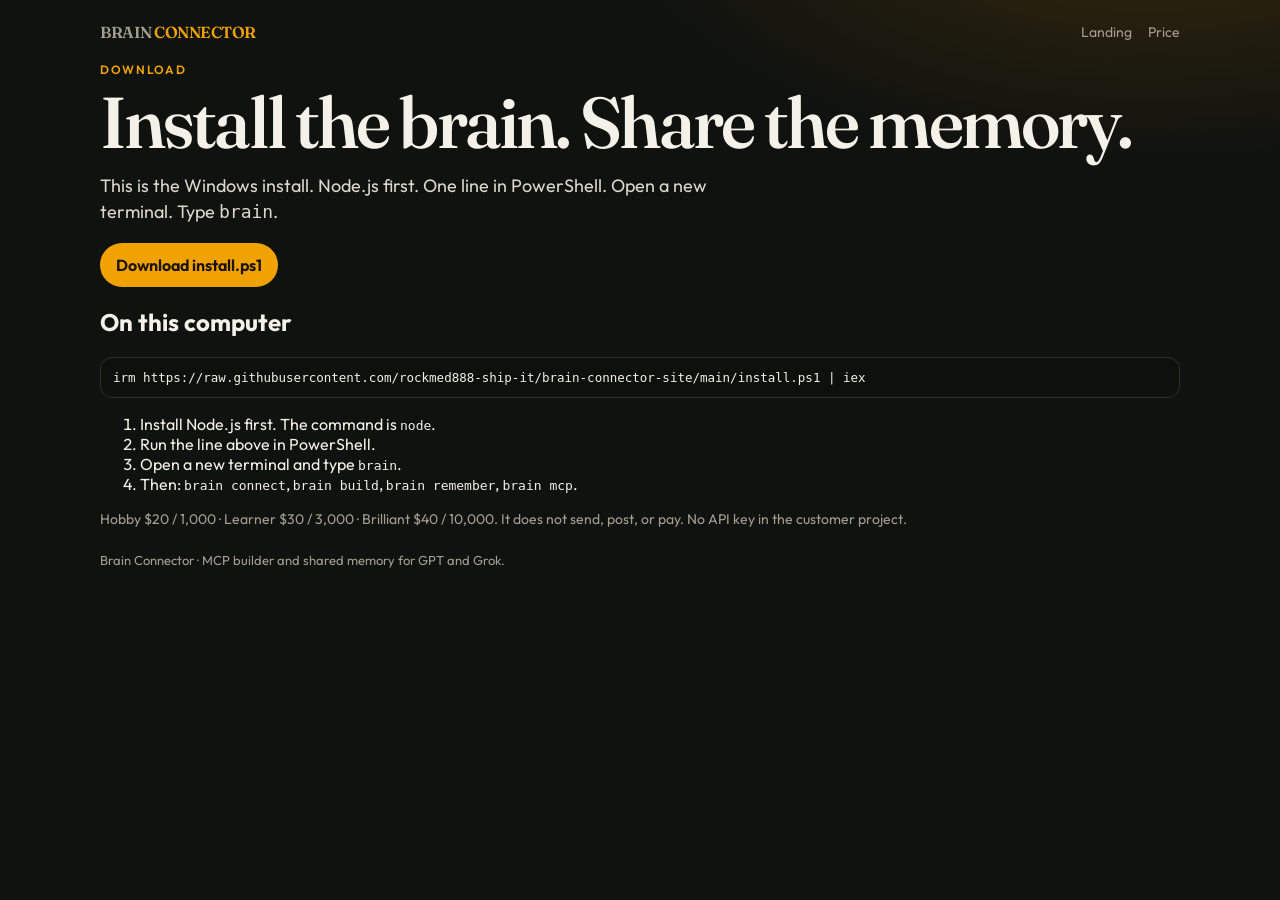
==== download.html @ f5c4e043 "Brain Connector public site and Windows install." ====
<!doctype html>
<html lang="en">
<head>
  <meta charset="utf-8">
  <meta name="viewport" content="width=device-width, initial-scale=1">
  <title>Download Brain Connector</title>
  <meta name="description" content="Install Brain Connector on Windows. Type brain. Share memory between GPT and Grok.">
  <link rel="preconnect" href="https://fonts.googleapis.com">
  <link rel="preconnect" href="https://fonts.gstatic.com" crossorigin>
  <link href="https://fonts.googleapis.com/css2?family=Fraunces:opsz,wght@9..144,560;9..144,650&family=Outfit:wght@400;600&display=swap" rel="stylesheet">
  <link rel="stylesheet" href="styles.css">
  <link rel="icon" href="favicon.svg">
</head>
<body>
  <div class="wrap">
    <header class="top">
      <a class="mark" href="index.html">BRAIN <span>CONNECTOR</span></a>
      <nav>
        <a href="index.html">Landing</a>
        <a href="index.html#price">Price</a>
      </nav>
    </header>
    <p class="eyebrow">Download</p>
    <h1>Install the brain. Share the memory.</h1>
    <p class="lede">This is the Windows install. Node.js first. One line in PowerShell. Open a new terminal. Type <code>brain</code>.</p>
    <div class="row">
      <a class="primary" href="install.ps1">Download install.ps1</a>
    </div>
    <section class="builder">
      <h2>On this computer</h2>
      <pre>irm https://raw.githubusercontent.com/rockmed888-ship-it/brain-connector-site/main/install.ps1 | iex</pre>
      <ol>
        <li>Install Node.js first. The command is <code>node</code>.</li>
        <li>Run the line above in PowerShell.</li>
        <li>Open a new terminal and type <code>brain</code>.</li>
        <li>Then: <code>brain connect</code>, <code>brain build</code>, <code>brain remember</code>, <code>brain mcp</code>.</li>
      </ol>
      <p class="note">Hobby $20 / 1,000 · Learner $30 / 3,000 · Brilliant $40 / 10,000. It does not send, post, or pay. No API key in the customer project.</p>
    </section>
    <footer>Brain Connector · MCP builder and shared memory for GPT and Grok.</footer>
  </div>
</body>
</html>
---- styles.css ----
:root {
  --bg: #10120f;
  --paper: #181b16;
  --ink: #f4f1e8;
  --muted: #a39e90;
  --pin: #f0a202;
  --pin-ink: #1b1404;
  --line: #2c3128;
  --good: #c6f08a;
  color-scheme: dark;
}

* { box-sizing: border-box; }
html, body { margin: 0; padding: 0; }
body {
  background:
    radial-gradient(900px 420px at 90% -10%, rgba(240, 162, 2, 0.16), transparent 60%),
    var(--bg);
  color: var(--ink);
  font-family: "Outfit", "Segoe UI", sans-serif;
  min-height: 100vh;
}

a { color: var(--pin); }
button, input, textarea, select { font: inherit; color: inherit; }

.wrap { width: min(1080px, calc(100% - 32px)); margin: 0 auto; }

header.top {
  display: flex;
  justify-content: space-between;
  align-items: center;
  padding: 22px 0 8px;
}
.mark { font-family: "Fraunces", Georgia, serif; font-weight: 600; letter-spacing: -0.03em; }
.mark span { color: var(--pin); }
.top nav { display: flex; gap: 16px; color: var(--muted); font-size: 14px; }
.top a { color: var(--muted); text-decoration: none; }

.hero { display: grid; grid-template-columns: 1.2fr 0.8fr; gap: 28px; padding: 28px 0 10px; align-items: end; }
h1 { font-family: "Fraunces", Georgia, serif; font-weight: 560; font-size: clamp(40px, 6vw, 72px); line-height: 0.92; letter-spacing: -0.04em; margin: 0 0 16px; }
.lede { font-size: 18px; line-height: 1.45; max-width: 38rem; color: #ddd8cc; }
.lede strong { color: white; font-weight: 600; }

.socket {
  background: var(--paper);
  border: 1px solid var(--line);
  border-radius: 18px;
  padding: 16px;
}
.pins { display: grid; grid-template-columns: 1fr 1fr; gap: 8px; }
.pin {
  border: 1px dashed #5a5344;
  border-radius: 12px;
  padding: 10px;
  background: #12150f;
}
.pin b { display: block; color: var(--pin); font-size: 12px; letter-spacing: 0.12em; }
.pin span { color: var(--muted); font-size: 13px; }
.brain-block { margin-top: 8px; background: var(--pin); color: var(--pin-ink); border-radius: 12px; padding: 12px; font-weight: 650; }

.sockets { display: grid; grid-template-columns: repeat(3, 1fr); gap: 10px; margin: 28px 0; }
.choice {
  text-align: left;
  background: #141712;
  border: 1px solid var(--line);
  border-radius: 16px;
  padding: 14px;
  cursor: pointer;
}
.choice.on { border-color: var(--pin); box-shadow: inset 0 0 0 1px var(--pin); }
.choice .price { color: var(--pin); font-family: "Fraunces", Georgia, serif; font-size: 28px; }
.choice p { color: var(--muted); margin: 8px 0 0; font-size: 14px; line-height: 1.35; }

form.builder, .result {
  background: var(--paper);
  border: 1px solid var(--line);
  border-radius: 20px;
  padding: 18px;
  margin-bottom: 28px;
}
label { display: block; margin: 12px 0; }
label span { display: block; font-size: 13px; color: var(--muted); margin-bottom: 6px; }
input, textarea, select {
  width: 100%;
  background: #0e100c;
  border: 1px solid var(--line);
  border-radius: 12px;
  padding: 10px 12px;
}
textarea { min-height: 160px; resize: vertical; }
.row { display: flex; gap: 10px; flex-wrap: wrap; align-items: center; }
button.primary, button.ghost {
  border-radius: 999px;
  padding: 12px 16px;
  cursor: pointer;
  border: 0;
}
button.primary, a.primary { background: var(--pin); color: var(--pin-ink); font-weight: 650; text-decoration: none; }
button.ghost, a.ghost { background: transparent; border: 1px solid var(--line); color: var(--ink); text-decoration: none; }
a.primary, a.ghost { display: inline-block; border-radius: 999px; padding: 12px 16px; }
button:disabled { opacity: 0.5; cursor: wait; }
.note { color: var(--muted); font-size: 14px; }
.err { color: #ffb4a8; }
.ok { color: var(--good); }

pre {
  white-space: pre-wrap;
  word-break: break-word;
  background: #0e100c;
  border-radius: 12px;
  padding: 12px;
  border: 1px solid var(--line);
  font-family: "IBM Plex Mono", ui-monospace, monospace;
  font-size: 12.5px;
}
.try { display: flex; gap: 8px; }
.try input { flex: 1; }
.answer { margin-top: 10px; }

.proof, .hands { margin: 10px 0 28px; }
.eyebrow { color: var(--pin); letter-spacing: 0.14em; text-transform: uppercase; font-size: 12px; font-weight: 600; }
.hands { display: grid; grid-template-columns: repeat(3, 1fr); gap: 10px; }
.hands article, .card {
  background: var(--paper);
  border: 1px solid var(--line);
  border-radius: 16px;
  padding: 16px;
}
.wall { display: grid; gap: 10px; }
.card .live { color: var(--good); font-size: 12px; letter-spacing: 0.08em; text-transform: uppercase; }
.ad {
  background: #0e100c;
  border-radius: 16px;
  padding: 16px;
  border: 1px solid var(--line);
  margin: 10px 0;
}
footer { color: var(--muted); font-size: 13px; padding: 10px 0 40px; }

@media (max-width: 800px) {
  .hero, .sockets, .hands { grid-template-columns: 1fr; }
  .top nav { display: none; }
}
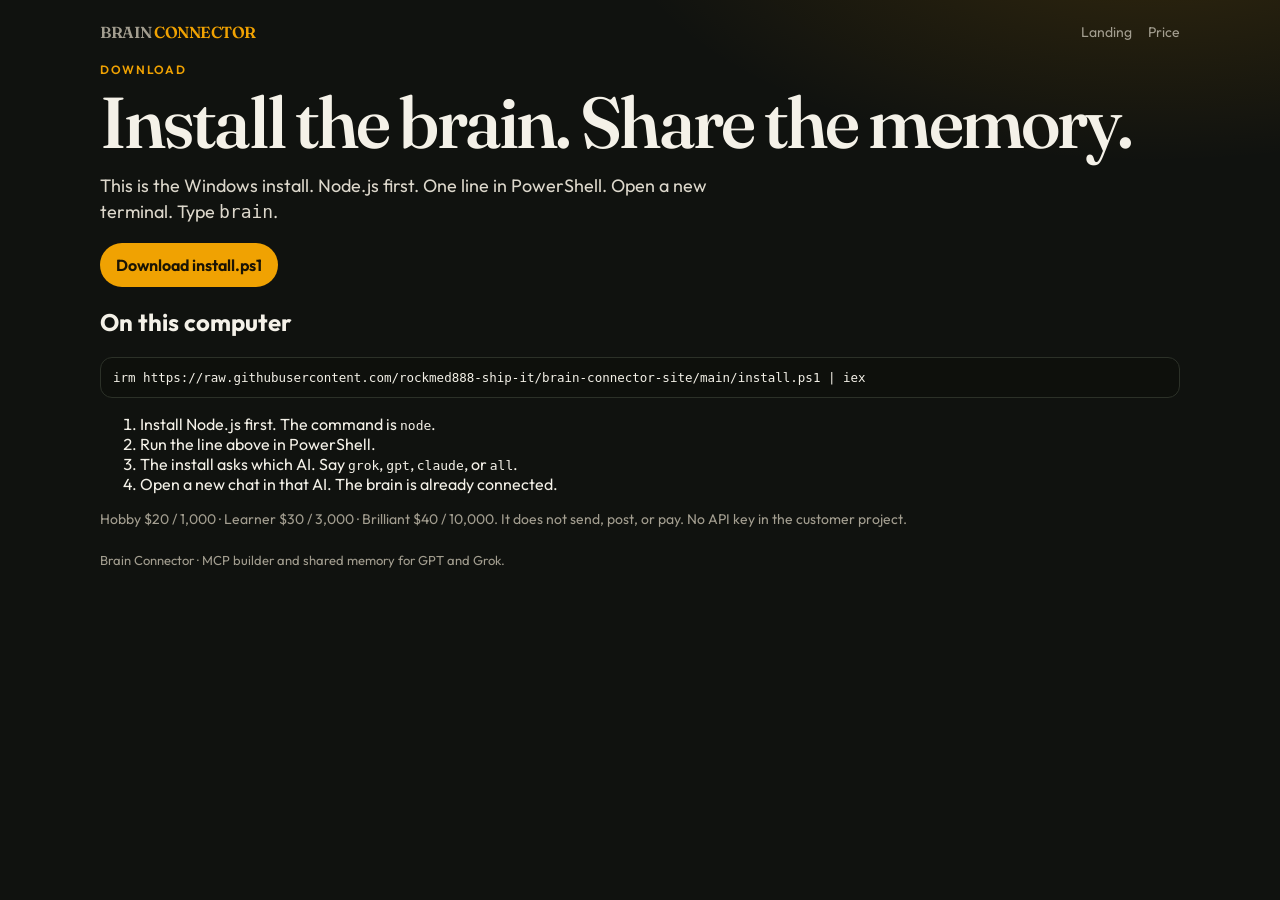
==== commit 83b3c9bd: "Ask which AI on install and plug the brain in. The install asks for grok, gpt, claude, or all, then " ====
--- a/download.html
+++ b/download.html
@@ -32,8 +32,8 @@
       <ol>
         <li>Install Node.js first. The command is <code>node</code>.</li>
         <li>Run the line above in PowerShell.</li>
-        <li>Open a new terminal and type <code>brain</code>.</li>
-        <li>Then: <code>brain connect</code>, <code>brain build</code>, <code>brain remember</code>, <code>brain mcp</code>.</li>
+        <li>The install asks which AI. Say <code>grok</code>, <code>gpt</code>, <code>claude</code>, or <code>all</code>.</li>
+        <li>Open a new chat in that AI. The brain is already connected.</li>
       </ol>
       <p class="note">Hobby $20 / 1,000 · Learner $30 / 3,000 · Brilliant $40 / 10,000. It does not send, post, or pay. No API key in the customer project.</p>
     </section>
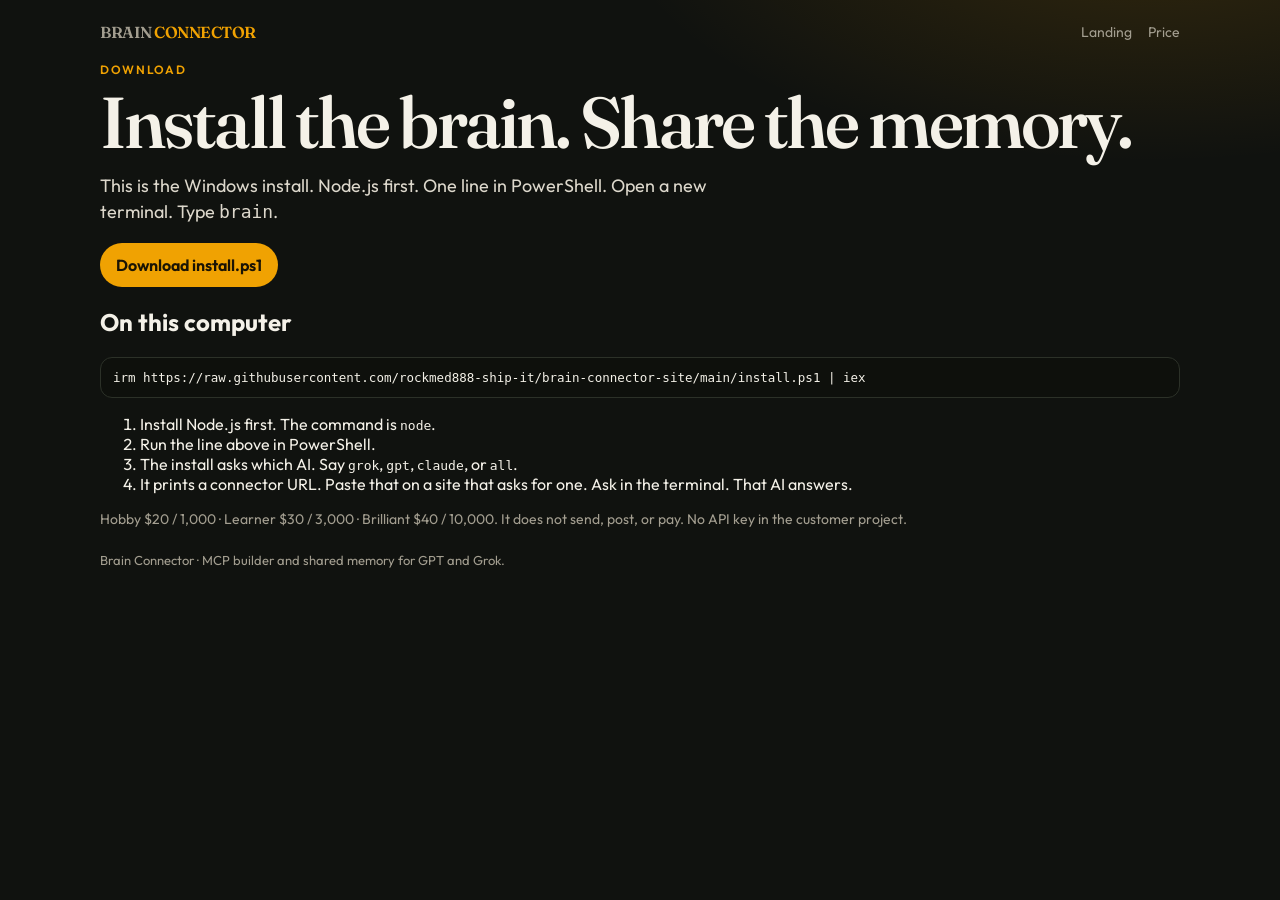
==== commit 6a0e31c8: "Give the brain a pasteable connector URL and terminal answers. Plug prints http://127.0.0.1:8794/mcp" ====
--- a/download.html
+++ b/download.html
@@ -33,7 +33,7 @@
         <li>Install Node.js first. The command is <code>node</code>.</li>
         <li>Run the line above in PowerShell.</li>
         <li>The install asks which AI. Say <code>grok</code>, <code>gpt</code>, <code>claude</code>, or <code>all</code>.</li>
-        <li>Open a new chat in that AI. The brain is already connected.</li>
+        <li>It prints a connector URL. Paste that on a site that asks for one. Ask in the terminal. That AI answers.</li>
       </ol>
       <p class="note">Hobby $20 / 1,000 · Learner $30 / 3,000 · Brilliant $40 / 10,000. It does not send, post, or pay. No API key in the customer project.</p>
     </section>
